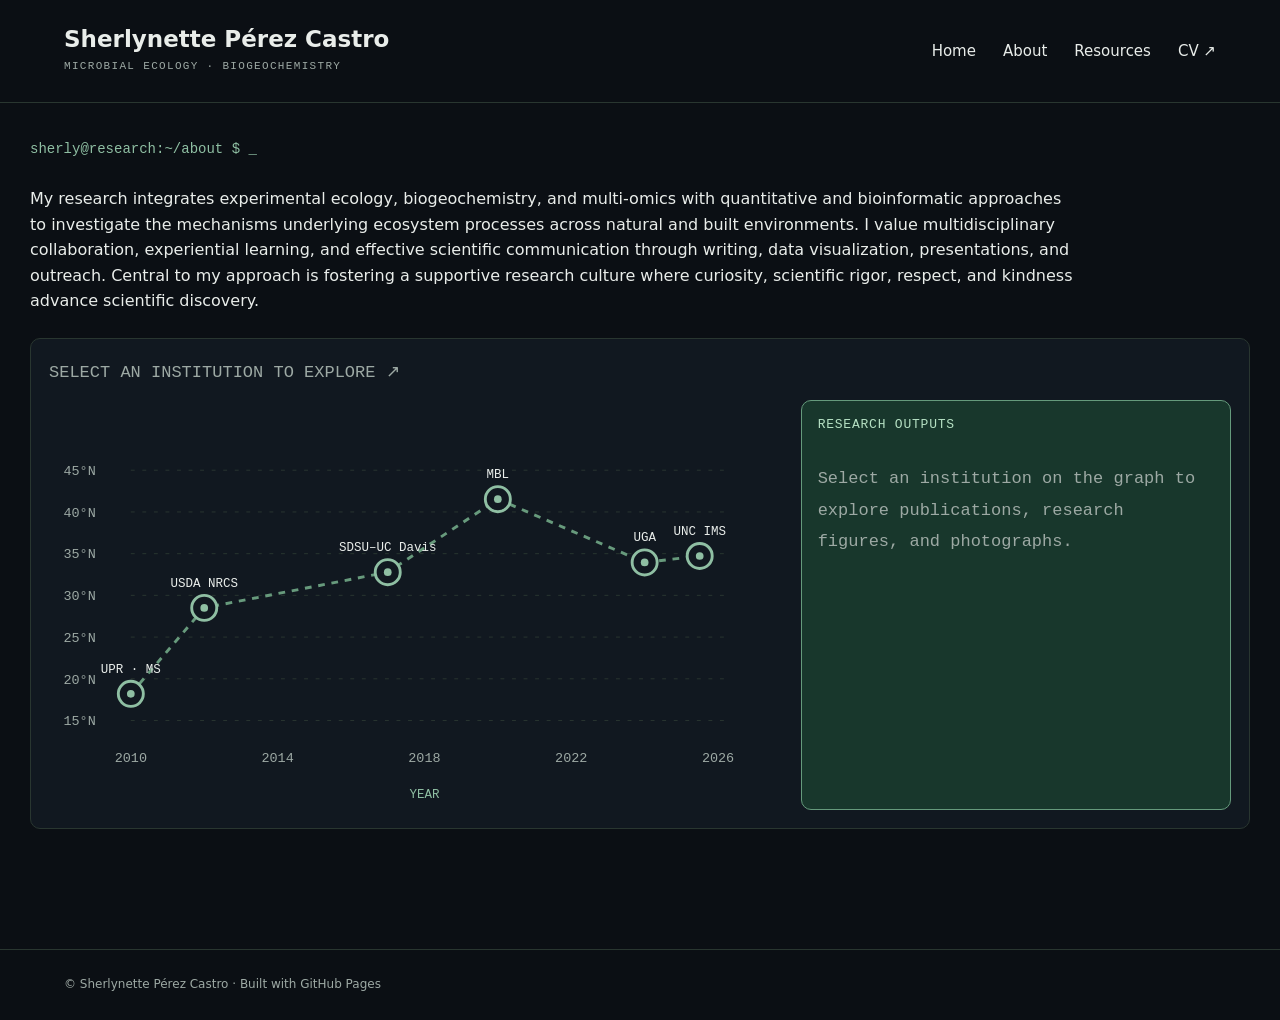
==== about.html @ 46280244 "Update about.html" ====
<!doctype html>
<html lang="en">
<head>
<meta charset="utf-8">
<meta name="viewport" content="width=device-width, initial-scale=1">
<title>About | Sherlynette Pérez Castro</title>
<link rel="stylesheet" href="style.css">

<style>
.page.journey-page {
  max-width: 1320px;
  padding-top: 35px;
}

.journey-intro {
  max-width: 1050px;
  margin: 16px 0 24px !important;
  font-size: 16px !important;
  line-height: 1.6 !important;
  color: var(--text) !important;
}

.journey-card {
  background: #111820;
  border: 1px solid #293630;
  border-radius: 10px;
  padding: 18px;
}

.journey-hint {
  margin: 0 0 12px;
  color: #9da9a4;
  font: 12px ui-monospace, Menlo, Consolas, monospace;
}

.journey-layout {
  display: grid;
  grid-template-columns: minmax(0, 1.7fr) minmax(310px, 1fr);
  gap: 20px;
  align-items: stretch;
}

.journey-plot {
  width: 100%;
  height: 410px;
  display: block;
}

.journey-plot .grid {
  stroke: #293630;
  stroke-dasharray: 4 8;
}

.journey-plot .tick {
  fill: #9da9a4;
  font: 14px ui-monospace, Menlo, Consolas, monospace;
}

.journey-plot .route {
  stroke: #679a7c;
  stroke-width: 3;
  stroke-dasharray: 7 7;
  fill: none;
}

.journey-plot .point {
  cursor: pointer;
  outline: none;
}

.journey-plot .halo {
  fill: #111820;
  stroke: #8fbfa3;
  stroke-width: 3;
}

.journey-plot .core {
  fill: #8fbfa3;
}

.journey-plot .name {
  fill: #e9edea;
  font: 13px ui-monospace, Menlo, Consolas, monospace;
  pointer-events: none;
}

.journey-plot .point.active .halo,
.journey-plot .point:hover .halo,
.journey-plot .point:focus .halo {
  fill: #244634;
  stroke-width: 5;
}

.journey-plot .spoke {
  stroke: #8fbfa3;
  stroke-width: 1.8;
  stroke-dasharray: 4 5;
  fill: none;
}

.journey-plot .axis-title {
  fill: #8fbfa3;
  font: 13px ui-monospace, Menlo, Consolas, monospace;
}

.output-panel {
  background: #18372c;
  border: 1px solid #659a7c;
  border-radius: 10px;
  padding: 16px;
  min-height: 410px;
  position: relative;
}

.output-title {
  margin: 0 0 14px;
  color: #b5e0c3;
  font: 13px ui-monospace, Menlo, Consolas, monospace;
  letter-spacing: .06em;
}

.output-empty {
  color: #b0c6b8;
  font: 13px/1.7 ui-monospace, Menlo, Consolas, monospace;
}

.output-list {
  display: grid;
  gap: 10px;
}

.output-item {
  display: block;
  background: #214638;
  border: 1px solid #659a7c;
  border-radius: 8px;
  padding: 12px;
  color: #fff;
  text-decoration: none;
  font: 13px/1.5 ui-monospace, Menlo, Consolas, monospace;
}

.output-item:hover,
.output-item:focus {
  background: #2c5c48;
  border-color: #b5e0c3;
}

.output-item strong {
  display: block;
  font-weight: 500;
}

.output-item small {
  display: block;
  margin-top: 5px;
  color: #c3e4d0;
  font-size: 11px;
}

.output-item img {
  display: block;
  width: 100%;
  max-height: 195px;
  object-fit: contain;
  margin-bottom: 12px;
  border-radius: 5px;
}

@media(max-width: 850px) {
  .journey-layout {
    grid-template-columns: 1fr;
  }

  .journey-plot {
    height: auto;
  }

  .output-panel {
    min-height: 0;
  }
}
</style>
</head>

<body>
<header>
  <a class="brand" href="index.html">
    Sherlynette Pérez Castro
    <small>MICROBIAL ECOLOGY · BIOGEOCHEMISTRY</small>
  </a>

  <nav>
    <a href="index.html">Home</a>
    <a href="about.html">About</a>
    <a href="resources.html">Resources</a>
    <a href="cv.pdf" target="_blank" rel="noopener">CV ↗</a>
  </nav>
</header>

<main class="page journey-page">
  <div class="prompt">
    sherly@research:~/about $ <span class="cursor">_</span>
  </div>

  
<p class="journey-intro">
  My research integrates experimental ecology, biogeochemistry, and multi-omics 
  with quantitative and bioinformatic approaches to investigate the mechanisms underlying 
  ecosystem processes across natural and built environments. 
  I value multidisciplinary collaboration, experiential learning, and effective scientific communication 
  through writing, data visualization, presentations, and outreach. 
  Central to my approach is fostering a supportive research culture where curiosity, 
  scientific rigor, respect, and kindness advance scientific discovery.
</p>


  <div class="journey-card">
    <p class="journey-hint">SELECT AN INSTITUTION TO EXPLORE ↗</p>

    <div class="journey-layout">
      <svg
        id="journey"
        class="journey-plot"
        viewBox="0 0 760 420"
        role="group"
        aria-label="Interactive research trajectory by year and latitude">
      </svg>

      <section class="output-panel" aria-live="polite">
        <h2 class="output-title" id="output-title">
          RESEARCH OUTPUTS
        </h2>
        <div class="output-list" id="output-list">
          <p class="output-empty">
            Select an institution on the graph to explore
            publications, research figures, and photographs.
          </p>
        </div>
      </section>
    </div>
  </div>
</main>

<footer>
  © Sherlynette Pérez Castro · Built with GitHub Pages
</footer>

<script>
const stops = [
  
{
  id:'ms',
  year:2010,
  lat:18.2,
  label:'UPR · MS',
  outputs:[
    {
      type:'image',
      label:'Occurrence and Characterization of Mn Nodules',
      journal:'Coloso Valley Agricultural Reserve · MS research',
      image:'mn-nodules-fig4.jpg'
    },
    {
      label:'Pérez Castro, 2010',
      journal:'MS Thesis · University of Puerto Rico, Mayagüez',
      url:'https://www.uprm.edu/wp-content/uploads/sites/393/2021/10/SUEL_PerezCastroS_2010.pdf'
    }
  ]
},
  
{
  id:'nrcs',
  year:2012,
  lat:28.5,
  label:'USDA NRCS',
  outputs:[
    {
      type:'image',
      label:'2013 WCA sampling campaign',
      journal:'USDA NRCS · field research',
      image:'nrcs.png'
    },
    {
      label:'Lugo et al., 2009',
      journal:'USDA-NRCS · Río Piedras, Puerto Rico',
      url:'https://nasis.sc.egov.usda.gov/NasisReportsWebSite/limsreport.aspx?pedon_id=D09PR003001&report_name=Pedon_Site_Description_usepedonid'
    }
  ]
},
  {
    id:'sdsu',
    year:2017,
    lat:32.78,
    label:'SDSU–UC Davis',
    outputs:[
      {label:'Pérez Castro et al., 2019',journal:'The ISME Journal',doi:'10.1038/s41396-019-0389-9'},
      {label:'Puritty et al., 2019',journal:'Plant Ecology',doi:'10.1007/s11258-019-00912-5'},
      {label:'Pérez Castro et al., 2019',journal:'Geoderma',doi:'10.1016/j.geoderma.2019.114111'},
      {label:'Lipson et al., 2021',journal:'Applied and Environmental Microbiology',doi:'10.1128/AEM.01643-20'}
    ]
  },
  {
    id:'mbl',
    year:2020,
    lat:41.53,
    label:'MBL',
    outputs:[
      {label:'Pérez Castro et al., 2021',journal:'The ISME Journal',doi:'10.1038/s41396-021-01026-5'},
      {label:'Pérez Castro et al., 2023',journal:'Applied and Environmental Microbiology',doi:'10.1128/aem.00988-23'},
      {label:'Bölscher et al., 2025',journal:'Nature Communications',doi:'10.1038/s41467-025-61273-4'},
      {label:'García Arredondo et al., 2026',journal:'Communications Earth & Environment',doi:'10.1038/s43247-026-04008-7'}
    ]
  },
  {
    id:'uga',
    year:2024,
    lat:33.95,
    label:'UGA',
    outputs:[
      {label:'Barcellos et al., 2025',journal:'Environmental Science & Technology',doi:'10.1021/acs.est.4c12329'},
      {label:'Calabrese et al., 2026',journal:'JGR: Biogeosciences',doi:'10.1029/2026JG009818'},
      {label:'Tulip et al., 2026',journal:'EGUsphere · preprint',doi:'10.5194/egusphere-2026-2111'}
    ]
  },
  {
    id:'unc',
    year:2025.5,
    lat:34.72,
    label:'UNC IMS',
    outputs:[
      {label:'Pérez Castro et al., 2026',journal:'BMC Microbiology',doi:'10.1186/s12866-026-05609-0'}
    ]
  }
];

const svg=document.getElementById('journey');
const ns='http://www.w3.org/2000/svg';
const outputTitle=document.getElementById('output-title');
const outputList=document.getElementById('output-list');

function el(tag,attrs={},parent=svg){
  const node=document.createElementNS(ns,tag);
  for(const [key,value] of Object.entries(attrs)){
    node.setAttribute(key,value);
  }
  parent.append(node);
  return node;
}

const X=year=>85+(year-2010)/16*610;
const Y=lat=>330-(lat-15)/30*260;

for(let lat=15;lat<=45;lat+=5){
  el('line',{
    x1:85,y1:Y(lat),x2:705,y2:Y(lat),
    class:'grid'
  });
  el('text',{
    x:15,y:Y(lat)+5,class:'tick'
  }).textContent=lat+'°N';
}

for(const year of [2010,2014,2018,2022,2026]){
  el('text',{
    x:X(year),y:373,
    'text-anchor':'middle',class:'tick'
  }).textContent=year;
}

el('text',{
  x:390,y:410,
  'text-anchor':'middle',class:'axis-title'
}).textContent='YEAR';

el('path',{
  d:stops.map((s,i)=>
    (i?'L':'M')+X(s.year)+','+Y(s.lat)
  ).join(' '),
  class:'route'
});

const spokes=el('g',{id:'spokes'});
const nodes=el('g',{id:'nodes'});

function show(s){
  document.querySelectorAll('.point').forEach(p=>{
    p.classList.toggle('active',p.dataset.id===s.id);
  });

  spokes.replaceChildren();

  // Short spider spokes connect the selected node
  // to the direction of the research-output panel.
  const x=X(s.year),y=Y(s.lat);
  el('path',{
    d:`M${x},${y} L${Math.min(x+35,730)},${y}`,
    class:'spoke'
  },spokes);

  outputTitle.textContent=s.label+' / RESEARCH OUTPUTS';
  outputList.replaceChildren();

  for(const o of s.outputs){
    const a=document.createElement('a');
    a.className='output-item';
    a.href=o.url || (o.doi?'https://doi.org/'+o.doi:o.image);
    a.target='_blank';
    a.rel='noopener';

    if(o.type==='image'){
      const img=document.createElement('img');
      img.src=o.image;
      img.alt=o.label;
      a.append(img);
    }

    const title=document.createElement('strong');
    title.textContent=o.label+' ↗';

    const journal=document.createElement('small');
    journal.textContent=o.journal;

    a.append(title,journal);
    outputList.append(a);
  }
}

for(const s of stops){
  const g=el('g',{
    class:'point',
    'data-id':s.id,
    role:'button',
    tabindex:'0',
    'aria-label':s.label+'; show research outputs'
  },nodes);

  el('circle',{
    cx:X(s.year),cy:Y(s.lat),r:13,class:'halo'
  },g);

  el('circle',{
    cx:X(s.year),cy:Y(s.lat),r:4,class:'core'
  },g);

  el('text',{
    x:X(s.year),
    y:Y(s.lat)-22,
    'text-anchor':'middle',
    class:'name'
  },g).textContent=s.label;

  g.addEventListener('mouseenter',()=>show(s));
  g.addEventListener('focus',()=>show(s));
  g.addEventListener('click',()=>show(s));
  g.addEventListener('keydown',e=>{
    if(e.key==='Enter'||e.key===' '){
      e.preventDefault();
      show(s);
    }
  });
}
</script>
</body>
</html>
---- style.css ----
:root{color-scheme:dark;--bg:#0b0f14;--surface:#111820;--text:#e9edea;--muted:#9da9a4;--accent:#8fbfa3;--line:#293630}*{box-sizing:border-box}body{margin:0;background:var(--bg);color:var(--text);font:17px/1.65 system-ui,-apple-system,Segoe UI,sans-serif}a{color:inherit;text-decoration:none}a:hover{color:var(--accent)}header{display:flex;justify-content:space-between;align-items:center;gap:24px;padding:25px max(5vw,24px);border-bottom:1px solid var(--line)}.brand{font-size:23px;font-weight:700;line-height:1.3}.brand small{display:block;font:11px/2 ui-monospace,SFMono-Regular,Menlo,monospace;letter-spacing:.12em;color:var(--muted)}nav{display:flex;gap:27px;font-size:15px}.layout{max-width:1300px;margin:0 auto;padding:65px 35px 100px;display:grid;grid-template-columns:minmax(0,2fr) minmax(260px,1fr);gap:80px}.prompt,.meta,h2,.tag{font-family:ui-monospace,SFMono-Regular,Menlo,Consolas,monospace}.prompt{color:var(--accent);font-size:14px}.dollar{color:var(--muted)}.cursor{animation:blink 1s steps(1) infinite}@keyframes blink{50%{opacity:0}}h1{font-size:clamp(32px,4vw,48px);font-weight:500;letter-spacing:-.04em;margin:12px 0 38px}h2{font-size:13px;letter-spacing:.16em;margin:0 0 25px}.post{padding:26px 0 34px;border-top:1px solid var(--line)}.meta{color:var(--muted);font-size:12px;letter-spacing:.06em;text-transform:uppercase}.post h3{font-weight:450;font-size:clamp(20px,2.1vw,27px);line-height:1.4;margin:12px 0}.post h3 a:hover{text-decoration:underline;text-decoration-color:var(--accent);text-underline-offset:6px}.post figure{margin:26px 0 0}.post img{display:block;max-width:100%;height:auto;border:1px solid var(--line)}figcaption{font-size:13px;color:var(--muted);margin-top:10px}.summary{color:var(--muted);margin:15px 0 0}.doi{display:inline-block;margin-top:12px;color:var(--accent);font-size:14px}aside{border-top:2px solid var(--accent);padding-top:23px}.recent-item{display:block;padding:17px 0;border-top:1px solid var(--line);font-size:15px;line-height:1.45}.recent-item small{display:block;color:var(--muted);font:12px/2 ui-monospace,monospace}.aside-note{color:var(--muted);font-size:13px;margin-top:35px}.page{max-width:850px;padding:65px 30px 120px;margin:auto}.page p{color:var(--muted)}.page a{color:var(--accent)}footer{border-top:1px solid var(--line);padding:25px 5vw;color:var(--muted);font-size:12px}@media(max-width:750px){header{align-items:flex-start;flex-direction:column}nav{gap:20px;flex-wrap:wrap}.layout{grid-template-columns:1fr;gap:50px;padding:40px 25px 70px}}

/* Compact terminal + catalog refinements */
.layout{padding-top:54px}.layout section>.prompt{margin-bottom:22px}.page{padding-top:52px}.page>.prompt{margin-bottom:25px}.page h1{font-size:30px}.page p{font-size:17px;line-height:1.85}.muted-note{color:var(--muted);font-size:13px!important}.featured{border-top:1px solid var(--line);margin-top:32px;padding-top:25px}.figure-slot{margin-top:15px;border:1px dashed #3d5349;background:var(--surface);padding:55px 20px;text-align:center;color:var(--muted);font-size:14px}.figure-slot small{color:var(--accent)}.catalog{max-width:1260px;margin:0 auto;padding:55px 30px 100px}.catalog-toolbar{display:flex;align-items:center;justify-content:space-between;gap:18px;margin:30px 0}.catalog-toolbar input{background:var(--surface);border:1px solid var(--line);color:var(--text);padding:13px 15px;border-radius:6px;font:inherit;min-width:290px;flex:1}.filters{display:flex;gap:7px;flex-wrap:wrap}.filters button{background:transparent;color:var(--muted);border:1px solid var(--line);border-radius:5px;padding:10px 13px;cursor:pointer;font:13px ui-monospace,monospace}.filters button.active,.filters button:hover{border-color:var(--accent);color:var(--accent)}.resource-grid{display:grid;grid-template-columns:repeat(3,minmax(0,1fr));gap:14px}.resource-card{display:flex;gap:15px;align-items:flex-start;background:var(--surface);border:1px solid var(--line);border-radius:7px;padding:21px;min-height:152px;transition:border-color .15s,transform .15s}.resource-card:hover{border-color:var(--accent);transform:translateY(-2px)}.resource-icon{width:45px;height:45px;flex:none;display:grid;place-items:center;border-radius:7px;background:#20362e;color:var(--accent);font:700 16px ui-monospace,monospace}.resource-category{font:11px ui-monospace,monospace;text-transform:uppercase;letter-spacing:.08em;color:var(--accent)}.resource-card strong{display:block;font-size:17px;margin:8px 0}.resource-card p{margin:0;color:var(--muted);font-size:13px}.resource-arrow{margin-left:auto;color:var(--muted)}@media(max-width:950px){.resource-grid{grid-template-columns:repeat(2,minmax(0,1fr))}.catalog-toolbar{flex-direction:column;align-items:stretch}}@media(max-width:600px){.resource-grid{grid-template-columns:1fr}.catalog-toolbar input{min-width:0}}
/* Publication figures: centered as one unit */
.post figure {
  display: flex !important;
  flex-direction: column;
  align-items: center !important;
  width: 100% !important;
  max-width: none !important;
  margin: 26px 0 36px !important;
}

.post figure > a,
.post figure > img {
  display: block !important;
  width: min(100%, 440px) !important;
  max-width: 440px !important;
  margin: 0 auto !important;
}

.post figure img {
  display: block !important;
  width: 100% !important;
  max-width: 440px !important;
  height: auto !important;
  margin: 0 auto !important;
}

.post figure figcaption {
  width: min(100%, 440px) !important;
  max-width: 440px !important;
  margin: 12px auto 0 !important;
  text-align: left !important;
}
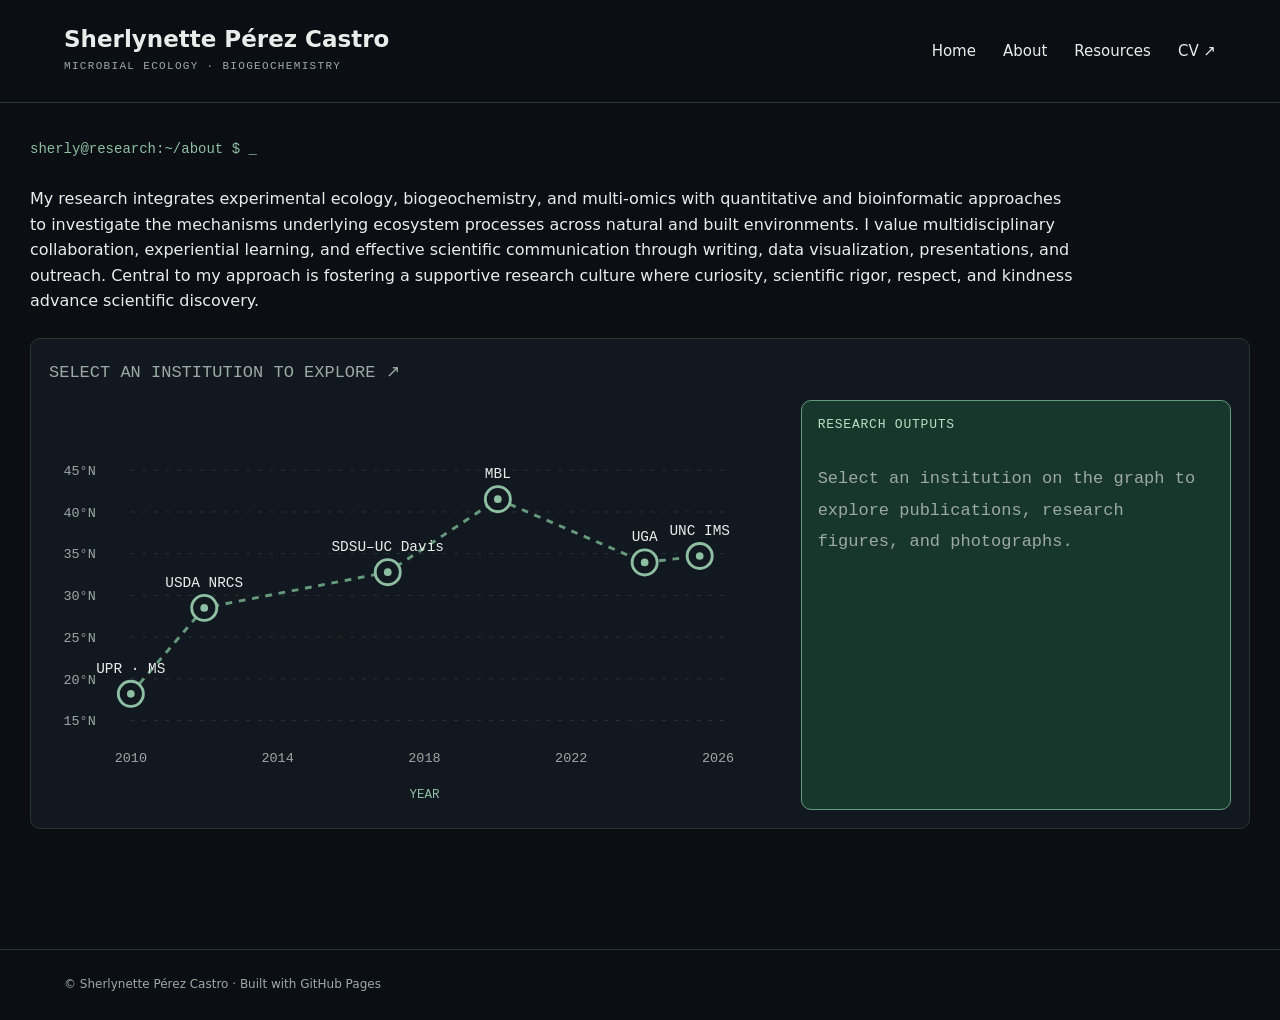
==== commit 19577e81: "Update about.html" ====
--- a/about.html
+++ b/about.html
@@ -81,7 +81,7 @@
 
 .journey-plot .name {
   fill: #e9edea;
-  font: 13px ui-monospace, Menlo, Consolas, monospace;
+  font: 15px ui-monospace, Menlo, Consolas, monospace;
   pointer-events: none;
 }
 
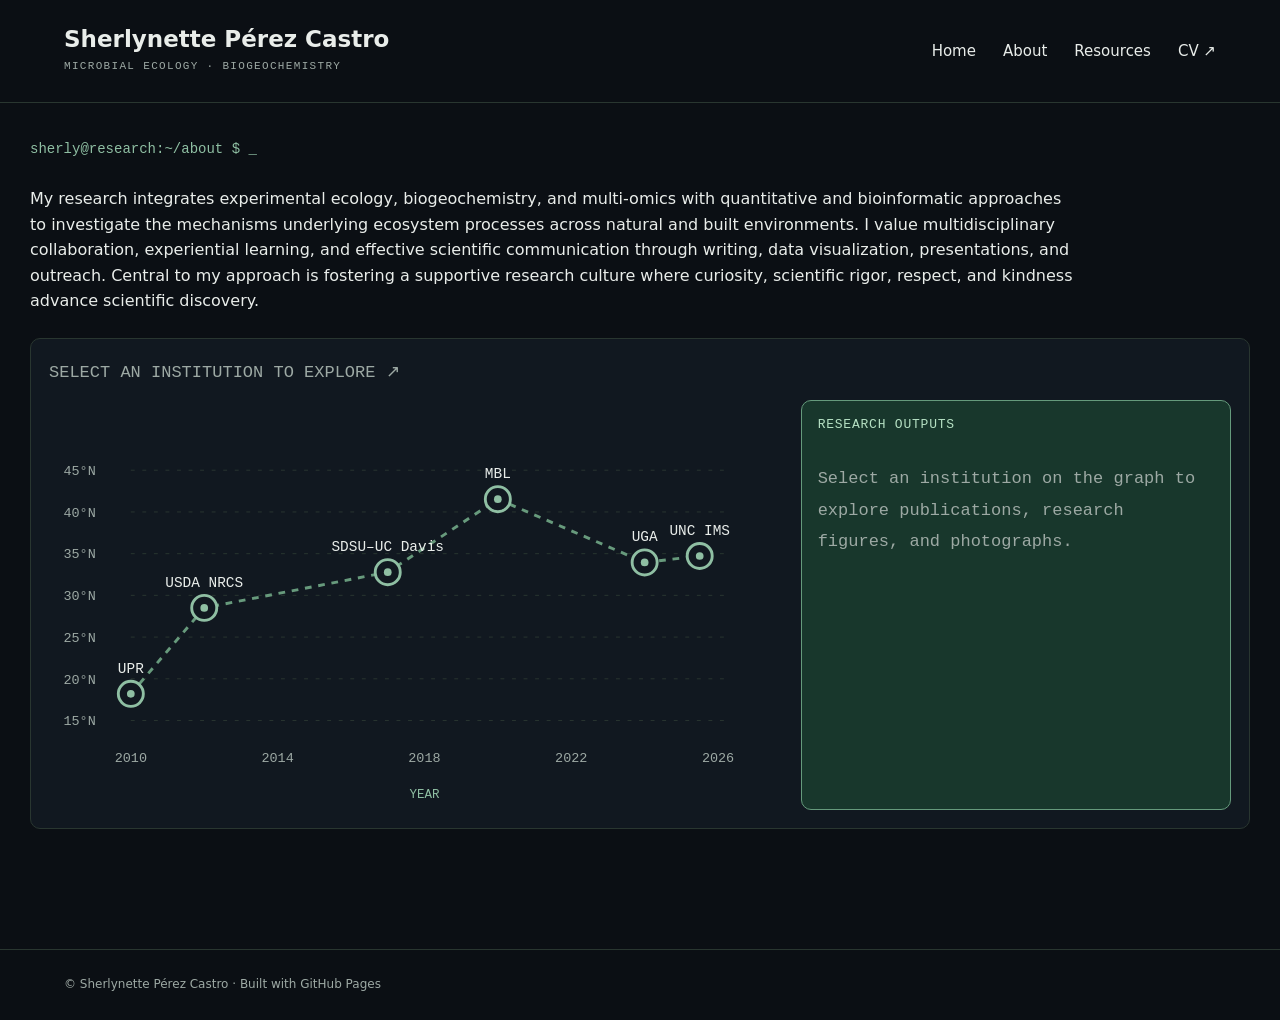
==== commit ac2c759f: "Update about.html" ====
--- a/about.html
+++ b/about.html
@@ -254,7 +254,7 @@
   id:'ms',
   year:2010,
   lat:18.2,
-  label:'UPR · MS',
+  label:'UPR',
   outputs:[
     {
       type:'image',
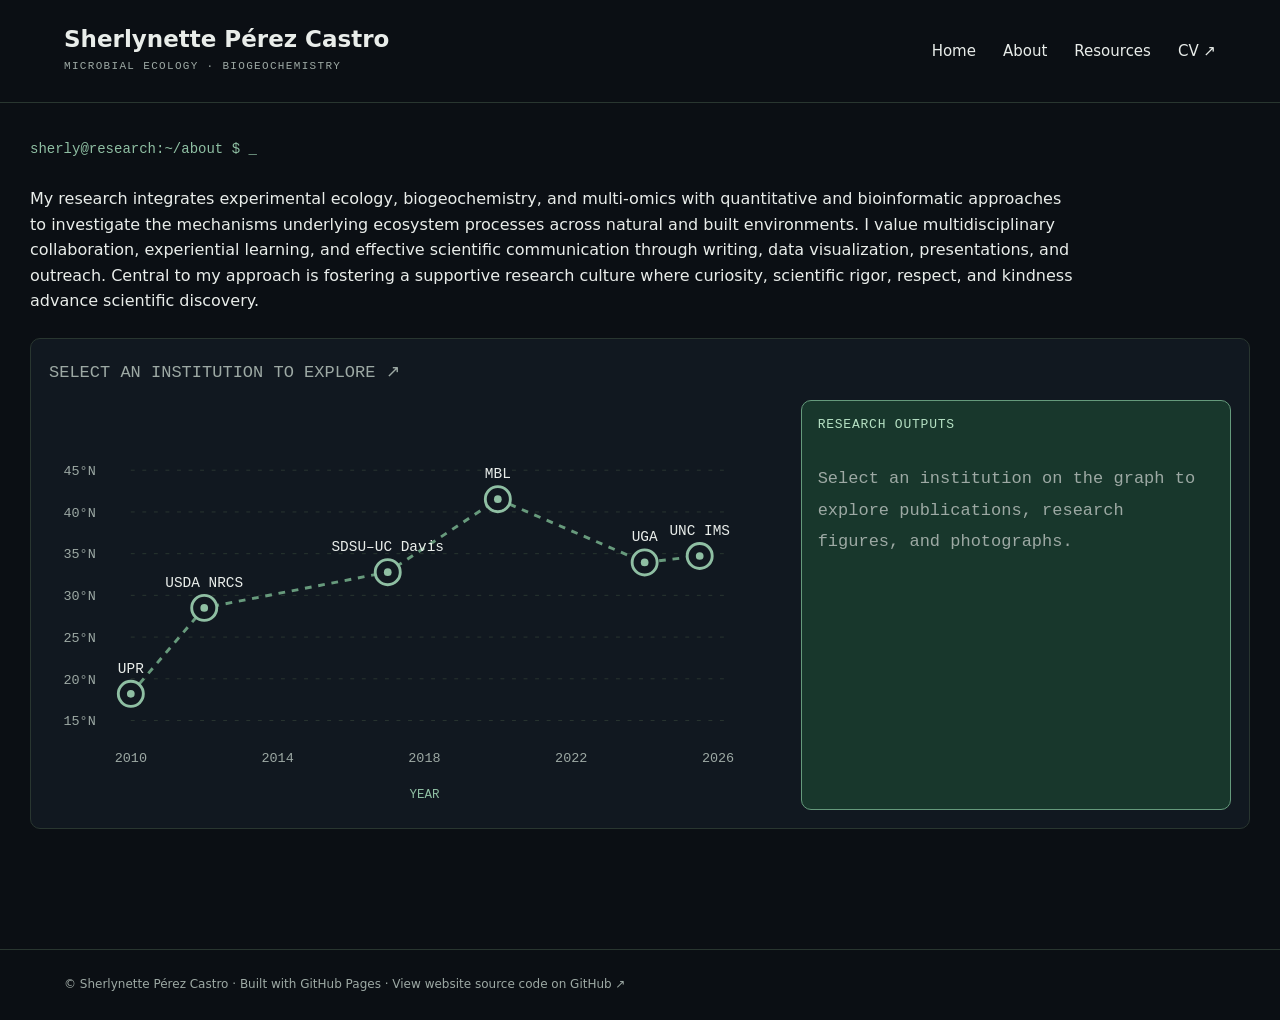
==== commit 75fef5a8: "Update about.html" ====
--- a/about.html
+++ b/about.html
@@ -243,9 +243,15 @@
   </div>
 </main>
 
+
 <footer>
-  © Sherlynette Pérez Castro · Built with GitHub Pages
+  © Sherlynette Pérez Castro · Built with GitHub Pages ·
+  <a href="https://github.com/sherlynetteC/sherlynetteC.github.io"
+     target="_blank" rel="noopener">
+    View website source code on GitHub ↗
+  </a>
 </footer>
+
 
 <script>
 const stops = [
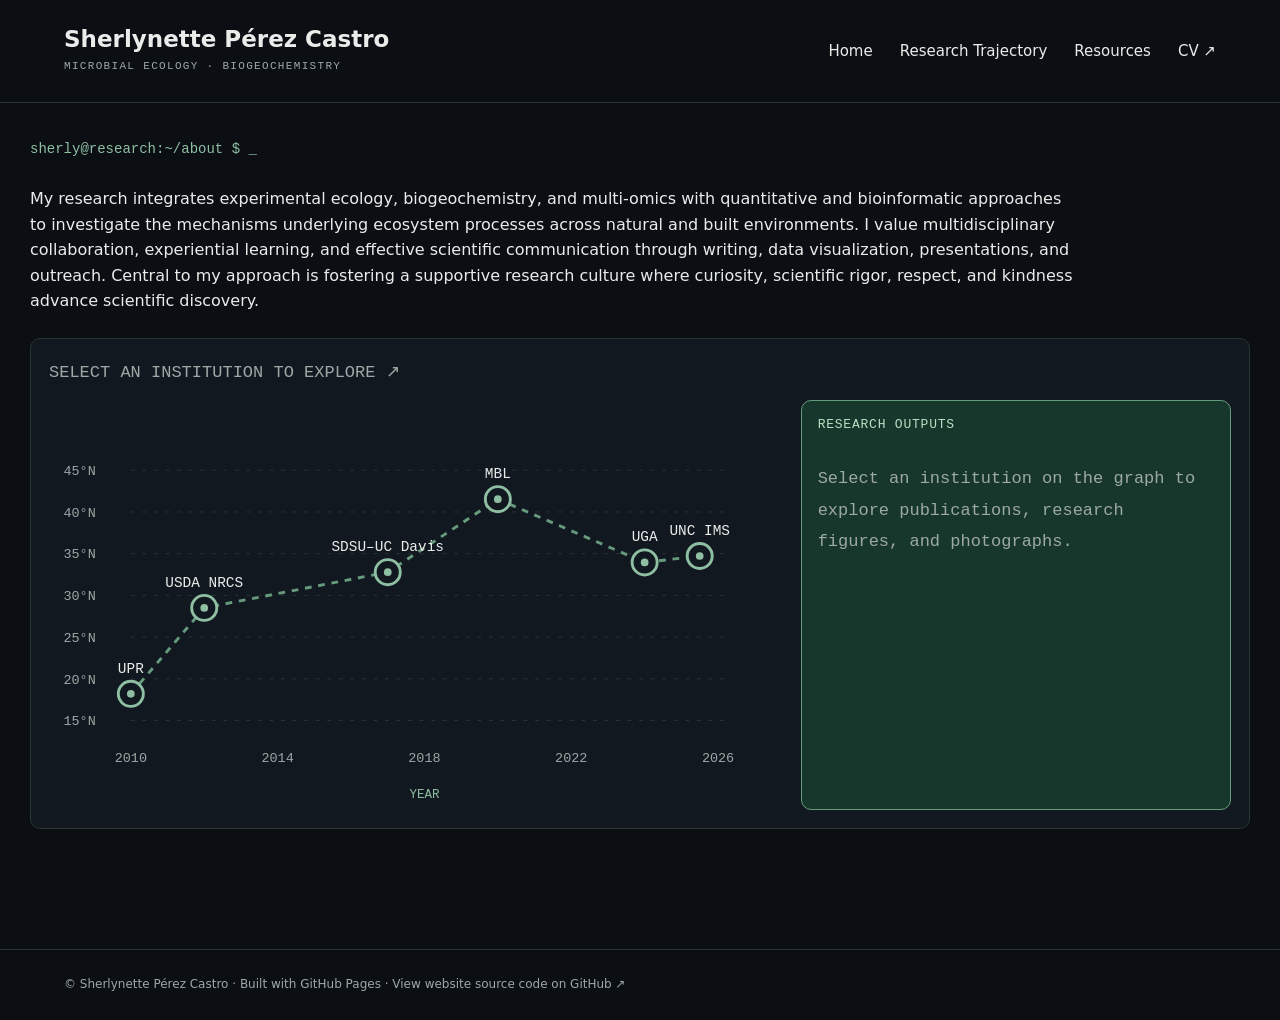
==== commit e4dfa067: "Update about.html" ====
--- a/about.html
+++ b/about.html
@@ -193,7 +193,7 @@
 
   <nav>
     <a href="index.html">Home</a>
-    <a href="about.html">About</a>
+    <a href="about.html">Research Trajectory</a>
     <a href="resources.html">Resources</a>
     <a href="cv.pdf" target="_blank" rel="noopener">CV ↗</a>
   </nav>
--- a/style.css
+++ b/style.css
@@ -34,3 +34,24 @@
   margin: 12px auto 0 !important;
   text-align: left !important;
 }
+
+
+.research-log-heading {
+  margin: 32px 0 24px;
+  padding-top: 22px;
+  border-top: 1px solid #31443b;
+  font-family: ui-monospace, Menlo, Consolas, monospace;
+  font-size: 15px;
+  letter-spacing: 0.02em;
+  color: #e0e8e3;
+}
+
+.research-log-heading .prompt {
+  color: #8dc6aa;
+  margin-right: 8px;
+}
+
+.research-log-heading .cursor {
+  color: #8dc6aa;
+}
+
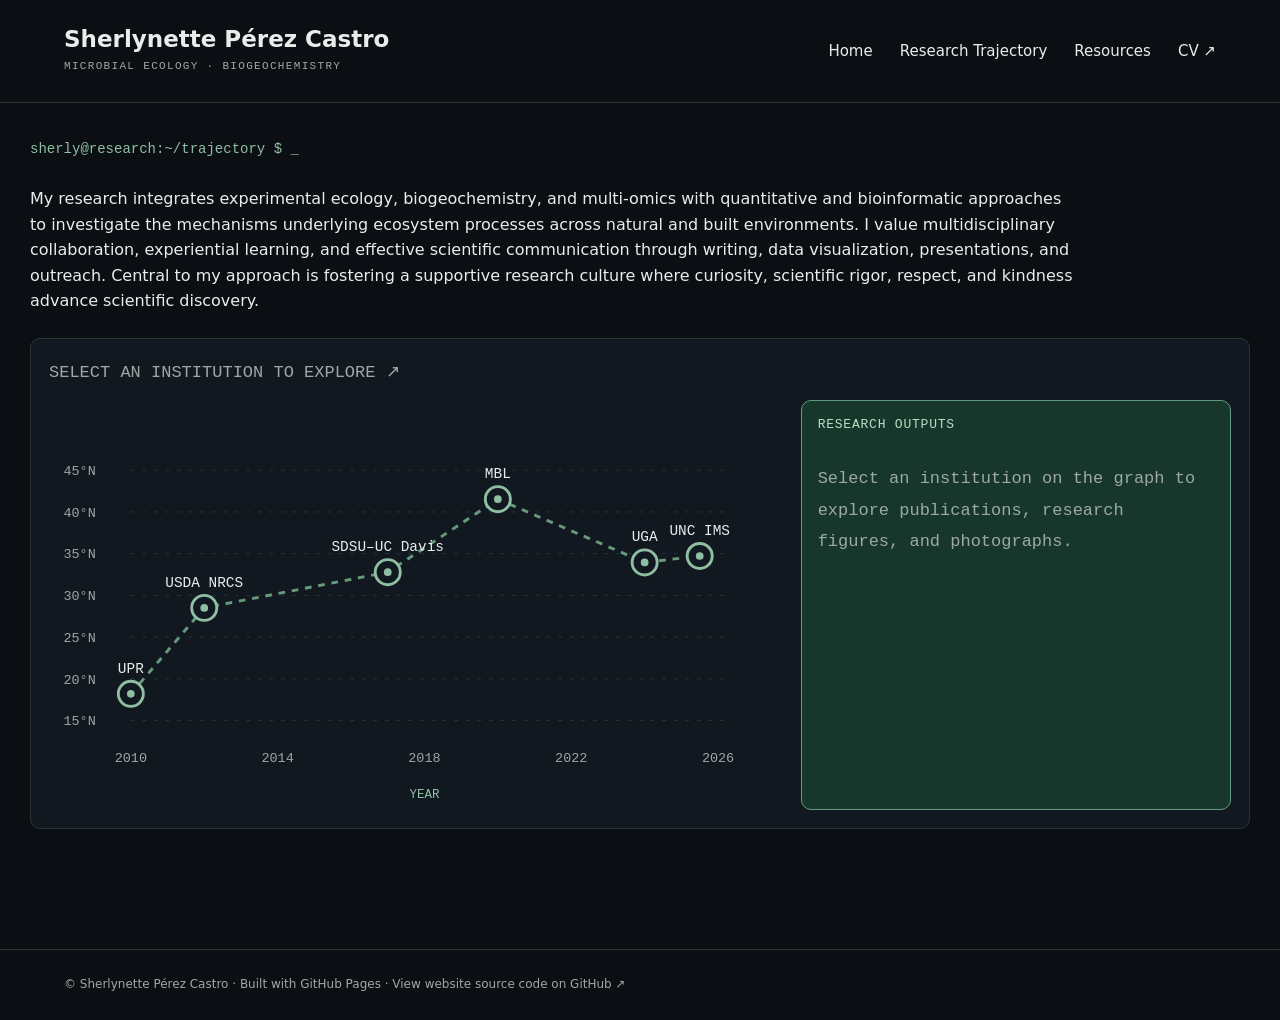
==== commit b2f32764: "Update about.html" ====
--- a/about.html
+++ b/about.html
@@ -4,7 +4,7 @@
 <head>
 <meta charset="utf-8">
 <meta name="viewport" content="width=device-width, initial-scale=1">
-<title>About | Sherlynette Pérez Castro</title>
+<title>Research Trajectory | Sherlynette Pérez Castro</title>
 <link rel="stylesheet" href="style.css">
 
 <style>
@@ -201,7 +201,7 @@
 
 <main class="page journey-page">
   <div class="prompt">
-    sherly@research:~/about $ <span class="cursor">_</span>
+  sherly@research:~/trajectory $ <span class="cursor">_</span>
   </div>
 
   
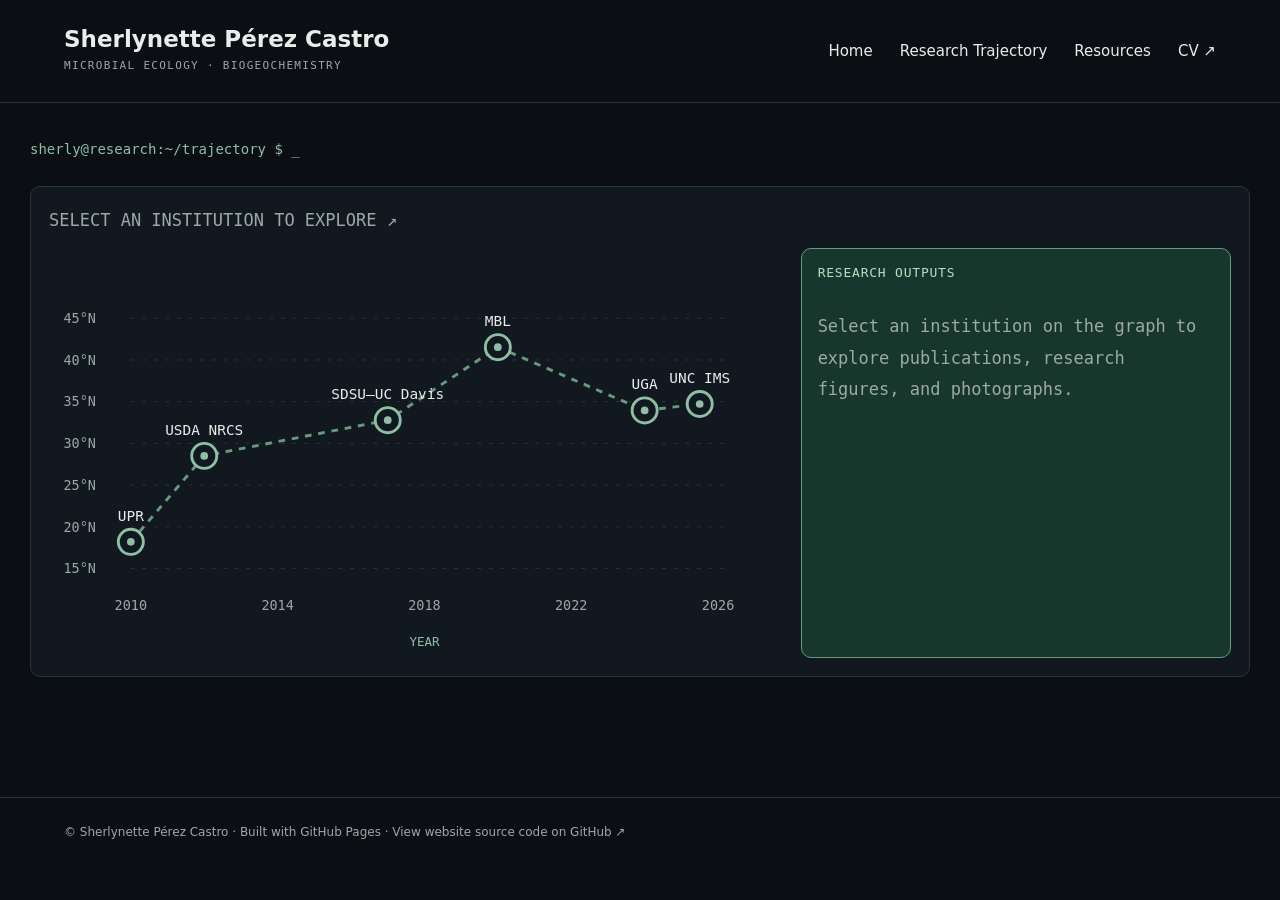
==== commit 85332fd4: "Update about.html" ====
--- a/about.html
+++ b/about.html
@@ -203,18 +203,6 @@
   <div class="prompt">
   sherly@research:~/trajectory $ <span class="cursor">_</span>
   </div>
-
-  
-<p class="journey-intro">
-  My research integrates experimental ecology, biogeochemistry, and multi-omics 
-  with quantitative and bioinformatic approaches to investigate the mechanisms underlying 
-  ecosystem processes across natural and built environments. 
-  I value multidisciplinary collaboration, experiential learning, and effective scientific communication 
-  through writing, data visualization, presentations, and outreach. 
-  Central to my approach is fostering a supportive research culture where curiosity, 
-  scientific rigor, respect, and kindness advance scientific discovery.
-</p>
-
 
   <div class="journey-card">
     <p class="journey-hint">SELECT AN INSTITUTION TO EXPLORE ↗</p>
